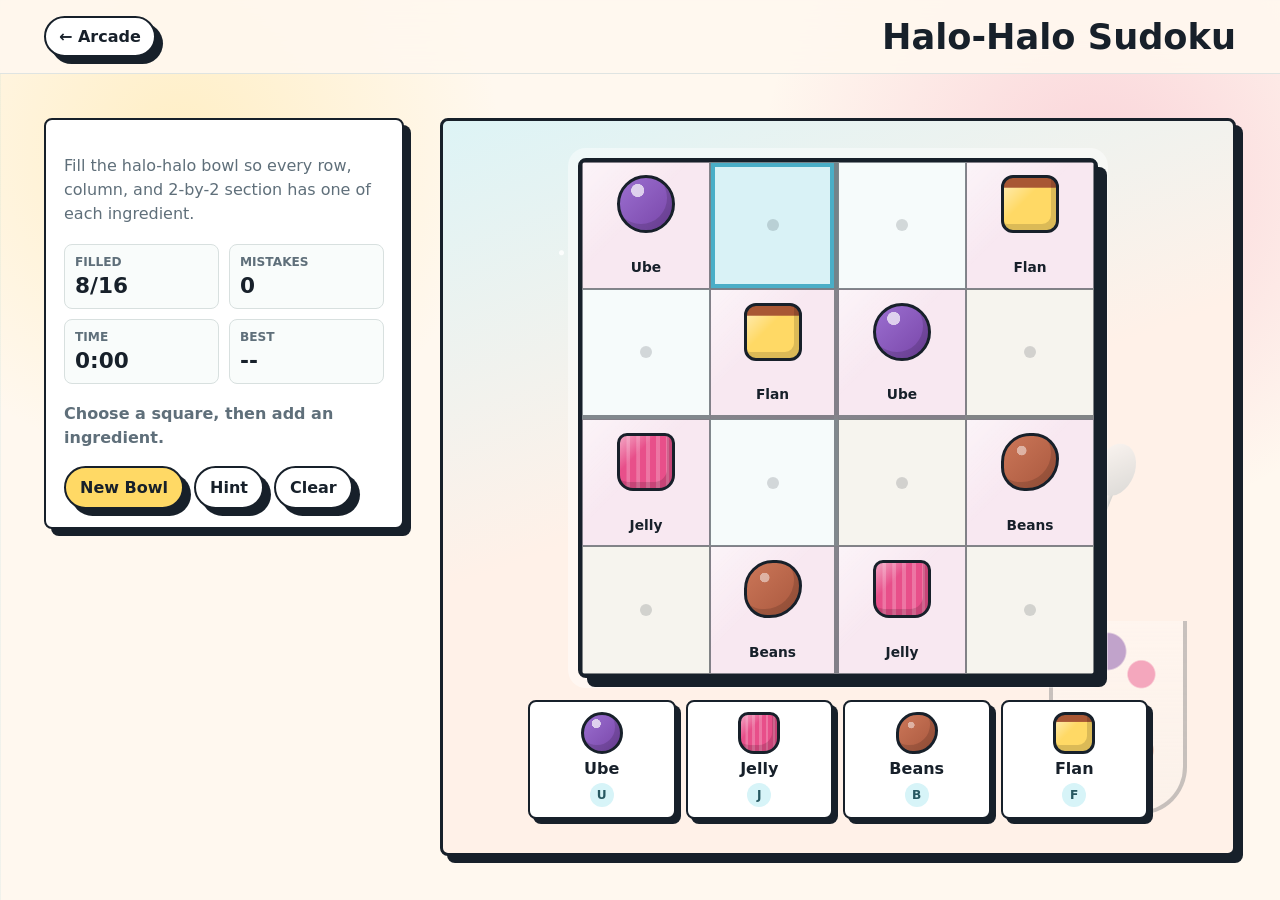
==== games/grandparents/halo-halo-sudoku/index.html @ 3d622e86 "Add Halo-Halo Sudoku" ====
<!doctype html>
<html lang="en">
  <head>
    <meta charset="utf-8">
    <meta name="viewport" content="width=device-width, initial-scale=1">
    <title>Halo-Halo Sudoku | Wong Way Gaming</title>
    <link rel="stylesheet" href="../../shared/game-shell.css">
    <link rel="stylesheet" href="styles.css">
  </head>
  <body>
    <div class="game-page">
      <header class="game-header">
        <a class="back-link" href="../../../">&larr; Arcade</a>
        <h1 class="game-title">Halo-Halo Sudoku</h1>
      </header>
      <main class="game-main">
        <aside class="info-panel">
          <p>Fill the halo-halo bowl so every row, column, and 2-by-2 section has one of each ingredient.</p>
          <div class="stat-grid">
            <div class="stat"><span>Filled</span><strong id="filled">0/16</strong></div>
            <div class="stat"><span>Mistakes</span><strong id="mistakes">0</strong></div>
            <div class="stat"><span>Time</span><strong id="time">0:00</strong></div>
            <div class="stat"><span>Best</span><strong id="best">--</strong></div>
          </div>
          <p class="status-line" id="status">Choose a square, then add an ingredient.</p>
          <div class="control-row">
            <button class="game-button" id="new-button" type="button">New Bowl</button>
            <button class="game-button secondary" id="hint-button" type="button">Hint</button>
            <button class="game-button secondary" id="clear-button" type="button">Clear</button>
          </div>
        </aside>
        <section class="stage halo-stage" aria-label="Halo-Halo Sudoku game">
          <div class="dessert-scene" aria-hidden="true">
            <span class="dessert-spoon"></span>
            <span class="dessert-glass"></span>
          </div>
          <div class="sudoku-board" id="board" aria-label="Sudoku board"></div>
          <div class="ingredient-tray" id="ingredient-tray" aria-label="Ingredient choices"></div>
        </section>
      </main>
    </div>
    <script src="game.js"></script>
  </body>
</html>
---- games/shared/game-shell.css ----
:root {
  color-scheme: light;
  --ink: #17202a;
  --muted: #5f6f7a;
  --paper: #fbfaf7;
  --panel: #ffffff;
  --line: #d8e0df;
  --teal: #087f8c;
  --coral: #f25f5c;
  --gold: #f3b33d;
  --leaf: #2d9a62;
  --violet: #6d5dfc;
}

* {
  box-sizing: border-box;
}

body {
  margin: 0;
  min-height: 100vh;
  color: var(--ink);
  background:
    linear-gradient(90deg, rgba(8, 127, 140, 0.06) 1px, transparent 1px),
    linear-gradient(rgba(8, 127, 140, 0.05) 1px, transparent 1px),
    var(--paper);
  background-size: 42px 42px;
  font-family: Inter, ui-sans-serif, system-ui, -apple-system, BlinkMacSystemFont, "Segoe UI", sans-serif;
}

button,
a {
  -webkit-tap-highlight-color: transparent;
}

.game-page {
  display: grid;
  grid-template-rows: auto 1fr;
  min-height: 100vh;
}

.game-header {
  display: flex;
  align-items: center;
  justify-content: space-between;
  gap: 16px;
  padding: 16px clamp(16px, 4vw, 44px);
  border-bottom: 1px solid rgba(216, 224, 223, 0.8);
  background: rgba(251, 250, 247, 0.9);
  backdrop-filter: blur(18px);
}

.back-link {
  display: inline-flex;
  align-items: center;
  gap: 8px;
  border: 2px solid var(--ink);
  border-radius: 999px;
  padding: 9px 13px;
  background: #fff;
  color: var(--ink);
  font-weight: 900;
  text-decoration: none;
}

.game-title {
  margin: 0;
  font-size: clamp(1.3rem, 3vw, 2.2rem);
}

.game-main {
  display: grid;
  grid-template-columns: minmax(260px, 360px) minmax(0, 1fr);
  gap: clamp(18px, 4vw, 36px);
  padding: clamp(18px, 4vw, 44px);
}

.info-panel {
  align-self: start;
  border: 2px solid var(--ink);
  border-radius: 8px;
  padding: 18px;
  background: var(--panel);
  box-shadow: 7px 7px 0 var(--ink);
}

.info-panel p {
  color: var(--muted);
  line-height: 1.5;
}

.stat-grid {
  display: grid;
  grid-template-columns: repeat(2, minmax(0, 1fr));
  gap: 10px;
  margin: 18px 0;
}

.stat {
  border: 1px solid var(--line);
  border-radius: 8px;
  padding: 10px;
  background: #f9fcfb;
}

.stat span {
  display: block;
  color: var(--muted);
  font-size: 0.76rem;
  font-weight: 900;
  text-transform: uppercase;
}

.stat strong {
  display: block;
  margin-top: 4px;
  font-size: 1.35rem;
}

.control-row {
  display: flex;
  flex-wrap: wrap;
  gap: 10px;
  margin-top: 14px;
}

.game-button {
  min-height: 42px;
  border: 2px solid var(--ink);
  border-radius: 999px;
  padding: 10px 14px;
  background: var(--gold);
  color: var(--ink);
  cursor: pointer;
  font: inherit;
  font-weight: 900;
}

.game-button.secondary {
  background: #fff;
}

.stage-wrap {
  min-width: 0;
}

.stage {
  width: 100%;
  max-width: 900px;
  min-height: 560px;
  border: 3px solid var(--ink);
  border-radius: 8px;
  background: #fff;
  box-shadow: 10px 10px 0 var(--ink);
  overflow: hidden;
}

canvas.stage {
  display: block;
  aspect-ratio: 4 / 3;
  min-height: 0;
}

.mobile-controls {
  display: flex;
  justify-content: center;
  gap: 12px;
  margin-top: 14px;
}

.mobile-controls .game-button {
  min-width: 74px;
  border-radius: 8px;
}

.status-line {
  min-height: 1.5em;
  color: var(--muted);
  font-weight: 800;
}

@media (max-width: 860px) {
  .game-main {
    grid-template-columns: 1fr;
  }

  .stage {
    min-height: 420px;
  }
}

@media (max-width: 520px) {
  .game-header {
    align-items: start;
    flex-direction: column;
  }

  .stage {
    min-height: 360px;
  }
}
---- games/grandparents/halo-halo-sudoku/styles.css ----
body {
  --halo-ube: #7845a8;
  --halo-jelly: #e84f8a;
  --halo-bean: #a9583e;
  --halo-flan: #ffd965;
  --halo-ice: #d7f4f8;
  --halo-blue: #4aaec7;
  background:
    radial-gradient(circle at 14% 16%, rgba(255, 217, 101, 0.3), transparent 24%),
    radial-gradient(circle at 86% 20%, rgba(232, 79, 138, 0.22), transparent 26%),
    linear-gradient(90deg, rgba(74, 174, 199, 0.08) 1px, transparent 1px),
    linear-gradient(rgba(74, 174, 199, 0.07) 1px, transparent 1px),
    #fff8ef;
}

.game-header {
  background: rgba(255, 248, 239, 0.9);
}

.back-link,
.game-button,
.info-panel,
.stage {
  box-shadow: 7px 7px 0 var(--ink);
}

.game-button {
  background: var(--halo-flan);
}

.game-button.secondary {
  background: #fff;
}

.halo-stage {
  position: relative;
  display: grid;
  grid-template-rows: 1fr auto;
  gap: clamp(14px, 2vw, 20px);
  align-items: center;
  justify-items: center;
  padding: clamp(18px, 4vw, 34px);
  background:
    radial-gradient(circle at 15% 18%, rgba(255, 255, 255, 0.88) 0 2px, transparent 3px),
    radial-gradient(circle at 78% 26%, rgba(255, 217, 101, 0.48) 0 6px, transparent 7px),
    linear-gradient(160deg, rgba(215, 244, 248, 0.85), transparent 46%),
    #fff1e8;
  overflow: hidden;
}

.dessert-scene {
  position: absolute;
  inset: 0;
  pointer-events: none;
}

.dessert-glass {
  position: absolute;
  right: clamp(12px, 4vw, 46px);
  bottom: 38px;
  width: clamp(86px, 14vw, 138px);
  height: clamp(120px, 21vw, 194px);
  border: 4px solid rgba(23, 32, 42, 0.52);
  border-top: 0;
  border-radius: 0 0 48px 48px;
  background:
    radial-gradient(circle at 42% 16%, var(--halo-ube) 0 10%, transparent 11%),
    radial-gradient(circle at 68% 28%, var(--halo-jelly) 0 8%, transparent 9%),
    radial-gradient(circle at 34% 52%, var(--halo-flan) 0 9%, transparent 10%),
    radial-gradient(circle at 66% 68%, var(--halo-bean) 0 9%, transparent 10%),
    linear-gradient(180deg, rgba(255,255,255,0.62), rgba(215,244,248,0.22));
  opacity: 0.45;
}

.dessert-spoon {
  position: absolute;
  right: clamp(76px, 12vw, 150px);
  bottom: clamp(120px, 18vw, 190px);
  width: 14px;
  height: 190px;
  border-radius: 999px;
  background: linear-gradient(90deg, #c8d5d9, #ffffff 48%, #96a5a9);
  opacity: 0.4;
  transform: rotate(22deg);
}

.dessert-spoon::before {
  position: absolute;
  top: -38px;
  left: 50%;
  width: 38px;
  height: 54px;
  border-radius: 50%;
  background: linear-gradient(135deg, #f8fdff, #a6b6bc);
  content: "";
  transform: translateX(-50%);
}

.sudoku-board {
  position: relative;
  z-index: 2;
  display: grid;
  width: min(100%, 520px);
  aspect-ratio: 1;
  grid-template-columns: repeat(4, 1fr);
  border: 4px solid var(--ink);
  border-radius: 8px;
  background: var(--ink);
  box-shadow:
    9px 9px 0 var(--ink),
    0 0 0 10px rgba(255, 255, 255, 0.42);
  overflow: hidden;
}

.sudoku-cell {
  position: relative;
  display: grid;
  min-width: 0;
  min-height: 0;
  place-items: center;
  border: 1px solid rgba(23, 32, 42, 0.52);
  background: rgba(255, 253, 246, 0.96);
  color: var(--ink);
  cursor: pointer;
  font: inherit;
}

.sudoku-cell:nth-child(2),
.sudoku-cell:nth-child(6),
.sudoku-cell:nth-child(10),
.sudoku-cell:nth-child(14) {
  border-right-width: 4px;
}

.sudoku-cell:nth-child(n + 5):nth-child(-n + 8) {
  border-bottom-width: 4px;
}

.sudoku-cell.related {
  background: #f6fbfb;
}

.sudoku-cell.same:not(.selected) {
  background: #fff1c9;
}

.sudoku-cell.selected {
  z-index: 1;
  background: #d9f2f6;
  box-shadow: inset 0 0 0 4px var(--halo-blue);
}

.sudoku-cell.given {
  background:
    linear-gradient(135deg, rgba(255, 255, 255, 0.52), transparent 42%),
    #f8e8f1;
}

.sudoku-cell.correct {
  animation: correctPop 480ms ease-out;
}

.sudoku-cell.wrong {
  animation: wrongShake 360ms ease-out;
}

.sudoku-board.complete .sudoku-cell {
  animation: completeGlow 900ms ease-out;
}

.sudoku-cell strong {
  margin-top: 4px;
  font-size: clamp(0.62rem, 1.6vw, 0.86rem);
  line-height: 1;
}

.ingredient {
  position: relative;
  display: block;
  width: clamp(34px, 8vw, 58px);
  height: clamp(34px, 8vw, 58px);
  border: 3px solid var(--ink);
  box-shadow: inset -5px -6px 0 rgba(0, 0, 0, 0.14);
}

.ingredient.ube {
  border-radius: 50%;
  background:
    radial-gradient(circle at 34% 24%, rgba(255,255,255,0.7) 0 12%, transparent 13%),
    linear-gradient(135deg, #9b6fd0, var(--halo-ube));
}

.ingredient.jelly {
  border-radius: 10px 10px 16px 16px;
  background:
    linear-gradient(135deg, rgba(255,255,255,0.5), transparent 34%),
    repeating-linear-gradient(90deg, transparent 0 12%, rgba(255,255,255,0.22) 13% 19%),
    var(--halo-jelly);
}

.ingredient.beans {
  border-radius: 52% 46% 58% 42%;
  background:
    radial-gradient(circle at 34% 28%, rgba(255,255,255,0.48) 0 9%, transparent 10%),
    linear-gradient(135deg, #cb7658, var(--halo-bean));
}

.ingredient.flan {
  border-radius: 12px;
  background:
    linear-gradient(180deg, #a85734 0 18%, transparent 19%),
    linear-gradient(135deg, rgba(255,255,255,0.56), transparent 42%),
    var(--halo-flan);
}

.empty-dot {
  width: 12px;
  height: 12px;
  border-radius: 50%;
  background: rgba(23, 32, 42, 0.16);
}

.ingredient-tray {
  position: relative;
  z-index: 2;
  display: grid;
  width: min(100%, 620px);
  grid-template-columns: repeat(4, minmax(0, 1fr));
  gap: 10px;
}

.ingredient-button {
  display: grid;
  min-width: 0;
  gap: 5px;
  justify-items: center;
  border: 2px solid var(--ink);
  border-radius: 8px;
  padding: 10px 6px;
  background: #ffffff;
  box-shadow: 5px 5px 0 var(--ink);
  color: var(--ink);
  cursor: pointer;
  font: inherit;
  font-weight: 900;
}

.ingredient-button .ingredient {
  width: 42px;
  height: 42px;
}

.ingredient-button small {
  display: grid;
  width: 24px;
  height: 24px;
  place-items: center;
  border-radius: 50%;
  background: var(--halo-ice);
  color: #275861;
  font-size: 0.76rem;
}

.ingredient-button:hover,
.ingredient-button:focus-visible {
  outline: none;
  transform: translate(-1px, -1px);
  box-shadow: 7px 7px 0 var(--ink);
}

@keyframes correctPop {
  0% {
    transform: scale(1);
  }
  45% {
    background: #e7fff1;
    transform: scale(1.06);
  }
  100% {
    transform: scale(1);
  }
}

@keyframes wrongShake {
  0%,
  100% {
    transform: translateX(0);
  }
  25% {
    background: #ffe1e1;
    transform: translateX(-8px);
  }
  50% {
    transform: translateX(8px);
  }
  75% {
    transform: translateX(-5px);
  }
}

@keyframes completeGlow {
  0% {
    filter: brightness(1);
  }
  50% {
    filter: brightness(1.16) saturate(1.18);
  }
  100% {
    filter: brightness(1);
  }
}

@media (max-width: 620px) {
  .halo-stage {
    padding: 14px;
  }

  .dessert-glass,
  .dessert-spoon {
    display: none;
  }

  .sudoku-board {
    box-shadow: 6px 6px 0 var(--ink);
  }

  .ingredient-tray {
    grid-template-columns: repeat(2, minmax(0, 1fr));
  }

  .ingredient-button {
    grid-template-columns: auto 1fr auto;
    align-items: center;
    text-align: left;
  }
}
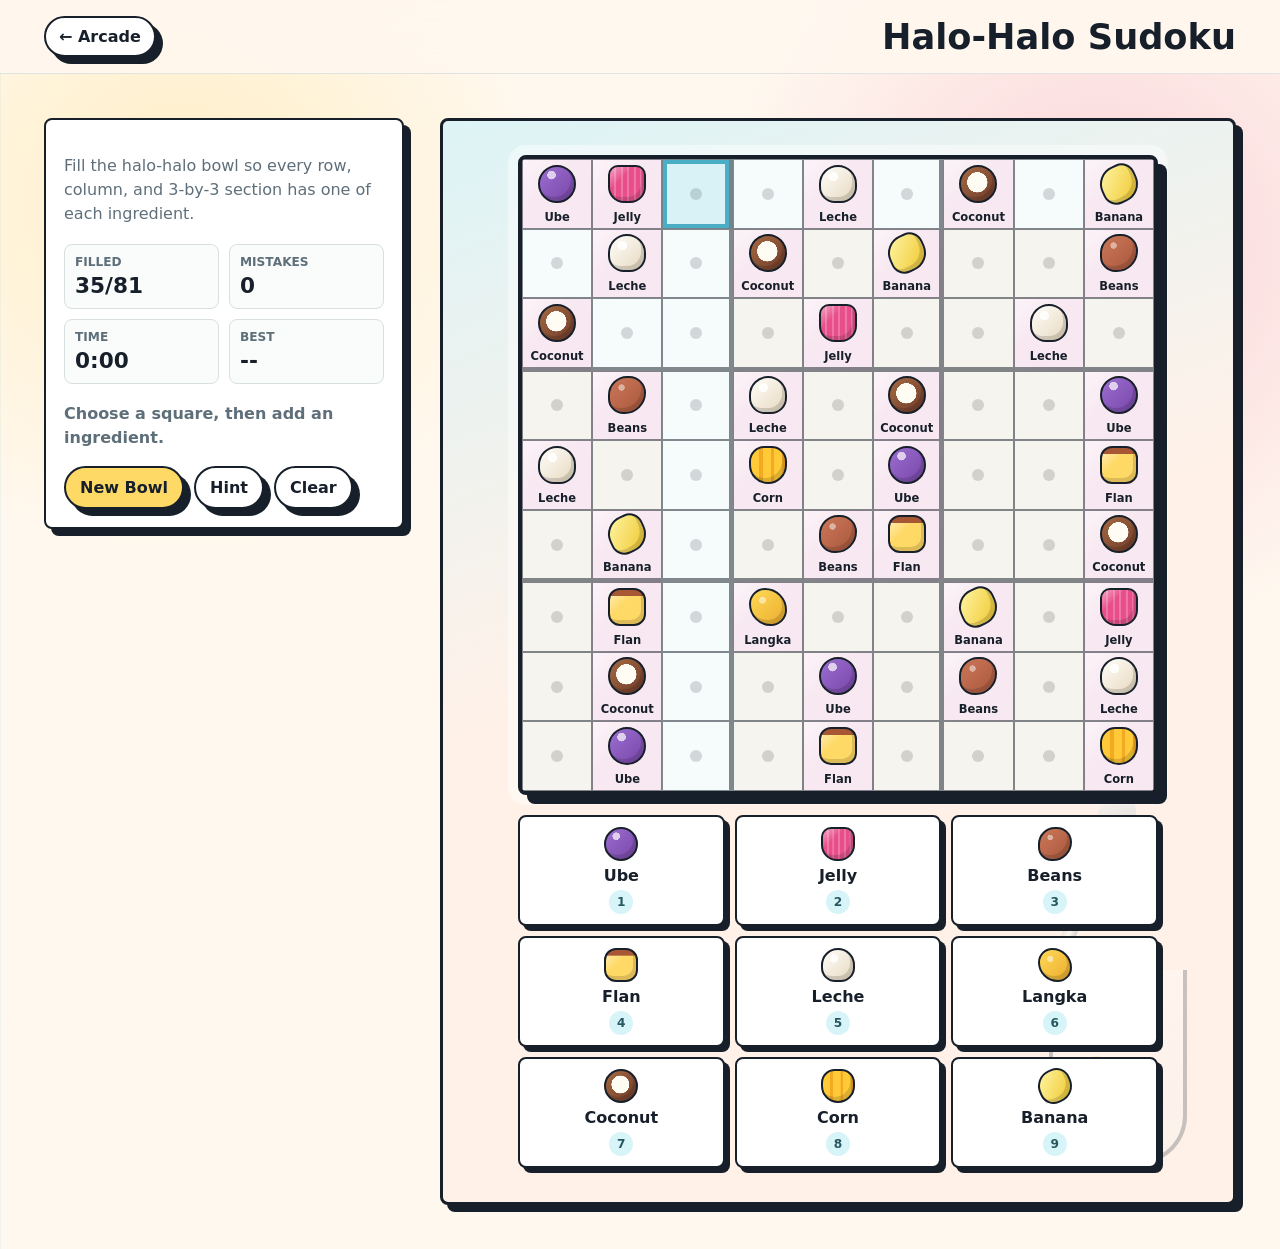
==== commit 15de46a4: "Upgrade Halo-Halo Sudoku to 9x9" ====
--- a/games/grandparents/halo-halo-sudoku/index.html
+++ b/games/grandparents/halo-halo-sudoku/index.html
@@ -15,9 +15,9 @@
       </header>
       <main class="game-main">
         <aside class="info-panel">
-          <p>Fill the halo-halo bowl so every row, column, and 2-by-2 section has one of each ingredient.</p>
+          <p>Fill the halo-halo bowl so every row, column, and 3-by-3 section has one of each ingredient.</p>
           <div class="stat-grid">
-            <div class="stat"><span>Filled</span><strong id="filled">0/16</strong></div>
+            <div class="stat"><span>Filled</span><strong id="filled">0/81</strong></div>
             <div class="stat"><span>Mistakes</span><strong id="mistakes">0</strong></div>
             <div class="stat"><span>Time</span><strong id="time">0:00</strong></div>
             <div class="stat"><span>Best</span><strong id="best">--</strong></div>
--- a/games/grandparents/halo-halo-sudoku/styles.css
+++ b/games/grandparents/halo-halo-sudoku/styles.css
@@ -100,9 +100,9 @@
   position: relative;
   z-index: 2;
   display: grid;
-  width: min(100%, 520px);
+  width: min(100%, 640px);
   aspect-ratio: 1;
-  grid-template-columns: repeat(4, 1fr);
+  grid-template-columns: repeat(9, 1fr);
   border: 4px solid var(--ink);
   border-radius: 8px;
   background: var(--ink);
@@ -125,14 +125,13 @@
   font: inherit;
 }
 
-.sudoku-cell:nth-child(2),
-.sudoku-cell:nth-child(6),
-.sudoku-cell:nth-child(10),
-.sudoku-cell:nth-child(14) {
+.sudoku-cell:nth-child(9n + 3),
+.sudoku-cell:nth-child(9n + 6) {
   border-right-width: 4px;
 }
 
-.sudoku-cell:nth-child(n + 5):nth-child(-n + 8) {
+.sudoku-cell:nth-child(n + 19):nth-child(-n + 27),
+.sudoku-cell:nth-child(n + 46):nth-child(-n + 54) {
   border-bottom-width: 4px;
 }
 
@@ -169,18 +168,18 @@
 }
 
 .sudoku-cell strong {
-  margin-top: 4px;
-  font-size: clamp(0.62rem, 1.6vw, 0.86rem);
+  margin-top: 2px;
+  font-size: clamp(0.42rem, 1.25vw, 0.72rem);
   line-height: 1;
 }
 
 .ingredient {
   position: relative;
   display: block;
-  width: clamp(34px, 8vw, 58px);
-  height: clamp(34px, 8vw, 58px);
-  border: 3px solid var(--ink);
-  box-shadow: inset -5px -6px 0 rgba(0, 0, 0, 0.14);
+  width: clamp(17px, 4.2vw, 38px);
+  height: clamp(17px, 4.2vw, 38px);
+  border: 2px solid var(--ink);
+  box-shadow: inset -3px -4px 0 rgba(0, 0, 0, 0.14);
 }
 
 .ingredient.ube {
@@ -213,6 +212,40 @@
     var(--halo-flan);
 }
 
+.ingredient.leche {
+  border-radius: 50% 50% 42% 42%;
+  background:
+    radial-gradient(circle at 36% 28%, rgba(255,255,255,0.88) 0 14%, transparent 15%),
+    linear-gradient(135deg, #fffefa, #e6d8bf);
+}
+
+.ingredient.langka {
+  border-radius: 42% 58% 42% 58%;
+  background:
+    radial-gradient(circle at 34% 30%, rgba(255,255,255,0.5) 0 10%, transparent 11%),
+    linear-gradient(135deg, #ffd957, #ecad2e);
+}
+
+.ingredient.coconut {
+  border-radius: 50%;
+  background:
+    radial-gradient(circle at 48% 45%, #fffdf3 0 39%, transparent 40%),
+    linear-gradient(135deg, #a56a43, #6f3b2a);
+}
+
+.ingredient.corn {
+  border-radius: 42% 42% 52% 52%;
+  background:
+    repeating-linear-gradient(90deg, #ffc938 0 24%, #f4a922 25% 34%);
+}
+
+.ingredient.banana {
+  border-radius: 50% 14px 50% 14px;
+  background:
+    linear-gradient(135deg, #fff5a5, #efc72d);
+  transform: rotate(-24deg);
+}
+
 .empty-dot {
   width: 12px;
   height: 12px;
@@ -224,8 +257,8 @@
   position: relative;
   z-index: 2;
   display: grid;
-  width: min(100%, 620px);
-  grid-template-columns: repeat(4, minmax(0, 1fr));
+  width: min(100%, 640px);
+  grid-template-columns: repeat(3, minmax(0, 1fr));
   gap: 10px;
 }
 
@@ -246,8 +279,8 @@
 }
 
 .ingredient-button .ingredient {
-  width: 42px;
-  height: 42px;
+  width: 34px;
+  height: 34px;
 }
 
 .ingredient-button small {
@@ -324,13 +357,13 @@
     box-shadow: 6px 6px 0 var(--ink);
   }
 
-  .ingredient-tray {
-    grid-template-columns: repeat(2, minmax(0, 1fr));
-  }
-
   .ingredient-button {
-    grid-template-columns: auto 1fr auto;
-    align-items: center;
-    text-align: left;
-  }
-}
+    padding: 8px 4px;
+    font-size: 0.8rem;
+  }
+
+  .ingredient-button .ingredient {
+    width: 28px;
+    height: 28px;
+  }
+}
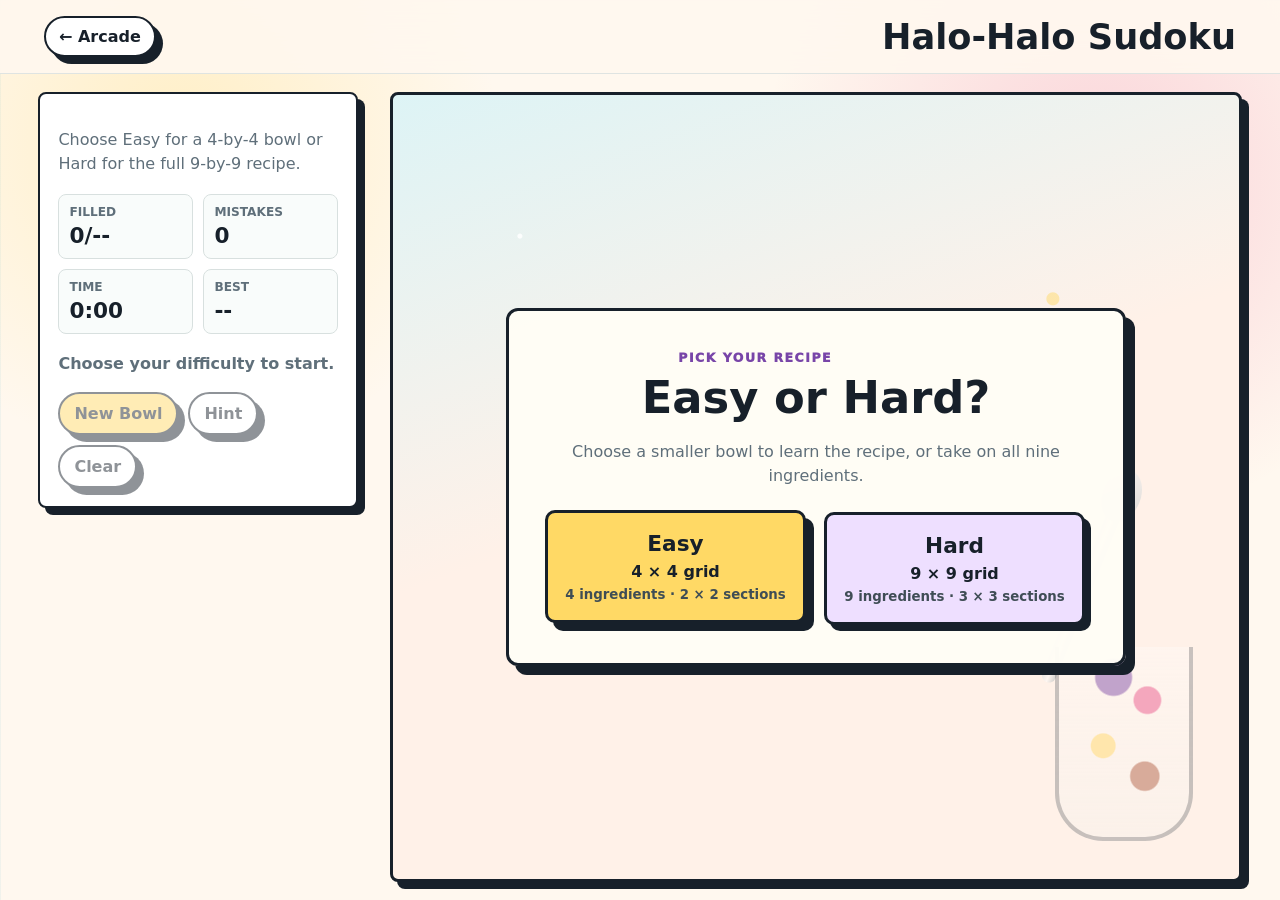
==== commit c59811c4: "Add Sudoku difficulty modes" ====
--- a/games/grandparents/halo-halo-sudoku/index.html
+++ b/games/grandparents/halo-halo-sudoku/index.html
@@ -5,7 +5,7 @@
     <meta name="viewport" content="width=device-width, initial-scale=1">
     <title>Halo-Halo Sudoku | Wong Way Gaming</title>
     <link rel="stylesheet" href="../../shared/game-shell.css">
-    <link rel="stylesheet" href="styles.css">
+    <link rel="stylesheet" href="styles.css?v=easy-hard">
   </head>
   <body>
     <div class="game-page">
@@ -15,18 +15,19 @@
       </header>
       <main class="game-main">
         <aside class="info-panel">
-          <p>Fill the halo-halo bowl so every row, column, and 3-by-3 section has one of each ingredient.</p>
+          <p id="instructions">Choose Easy for a 4-by-4 bowl or Hard for the full 9-by-9 recipe.</p>
           <div class="stat-grid">
-            <div class="stat"><span>Filled</span><strong id="filled">0/81</strong></div>
+            <div class="stat"><span>Filled</span><strong id="filled">0/--</strong></div>
             <div class="stat"><span>Mistakes</span><strong id="mistakes">0</strong></div>
             <div class="stat"><span>Time</span><strong id="time">0:00</strong></div>
             <div class="stat"><span>Best</span><strong id="best">--</strong></div>
           </div>
-          <p class="status-line" id="status">Choose a square, then add an ingredient.</p>
+          <p class="status-line" id="status">Choose your difficulty to start.</p>
           <div class="control-row">
-            <button class="game-button" id="new-button" type="button">New Bowl</button>
-            <button class="game-button secondary" id="hint-button" type="button">Hint</button>
-            <button class="game-button secondary" id="clear-button" type="button">Clear</button>
+            <button class="game-button" id="new-button" type="button" disabled>New Bowl</button>
+            <button class="game-button secondary" id="hint-button" type="button" disabled>Hint</button>
+            <button class="game-button secondary" id="clear-button" type="button" disabled>Clear</button>
+            <button class="game-button secondary" id="difficulty-button" type="button" hidden>Difficulty</button>
           </div>
         </aside>
         <section class="stage halo-stage" aria-label="Halo-Halo Sudoku game">
@@ -34,11 +35,30 @@
             <span class="dessert-spoon"></span>
             <span class="dessert-glass"></span>
           </div>
-          <div class="sudoku-board" id="board" aria-label="Sudoku board"></div>
-          <div class="ingredient-tray" id="ingredient-tray" aria-label="Ingredient choices"></div>
+          <div class="difficulty-screen" id="difficulty-screen">
+            <div class="difficulty-card" role="group" aria-labelledby="difficulty-title" aria-describedby="difficulty-description">
+              <p class="difficulty-kicker">Pick your recipe</p>
+              <h2 id="difficulty-title">Easy or Hard?</h2>
+              <p id="difficulty-description">Choose a smaller bowl to learn the recipe, or take on all nine ingredients.</p>
+              <div class="difficulty-options">
+                <button class="difficulty-choice easy-choice" type="button" data-difficulty="easy">
+                  <strong>Easy</strong>
+                  <span>4 × 4 grid</span>
+                  <small>4 ingredients · 2 × 2 sections</small>
+                </button>
+                <button class="difficulty-choice hard-choice" type="button" data-difficulty="hard">
+                  <strong>Hard</strong>
+                  <span>9 × 9 grid</span>
+                  <small>9 ingredients · 3 × 3 sections</small>
+                </button>
+              </div>
+            </div>
+          </div>
+          <div class="sudoku-board" id="board" aria-label="Sudoku board" hidden></div>
+          <div class="ingredient-tray" id="ingredient-tray" aria-label="Ingredient choices" hidden></div>
         </section>
       </main>
     </div>
-    <script src="game.js"></script>
+    <script src="game.js?v=easy-hard"></script>
   </body>
 </html>
--- a/games/grandparents/halo-halo-sudoku/styles.css
+++ b/games/grandparents/halo-halo-sudoku/styles.css
@@ -32,6 +32,11 @@
   background: #fff;
 }
 
+.game-button:disabled {
+  cursor: not-allowed;
+  opacity: 0.48;
+}
+
 .halo-stage {
   position: relative;
   display: grid;
@@ -46,6 +51,100 @@
     linear-gradient(160deg, rgba(215, 244, 248, 0.85), transparent 46%),
     #fff1e8;
   overflow: hidden;
+}
+
+.halo-stage > [hidden] {
+  display: none;
+}
+
+.difficulty-screen {
+  position: relative;
+  z-index: 3;
+  display: grid;
+  width: 100%;
+  min-height: 100%;
+  grid-column: 1 / -1;
+  place-items: center;
+}
+
+.difficulty-card {
+  width: min(100%, 620px);
+  border: 3px solid var(--ink);
+  border-radius: 12px;
+  padding: clamp(20px, 4vw, 38px);
+  background: rgba(255, 253, 246, 0.97);
+  box-shadow: 9px 9px 0 var(--ink);
+  text-align: center;
+}
+
+.difficulty-card h2 {
+  margin: 4px 0 10px;
+  font-size: clamp(1.7rem, 4vw, 2.8rem);
+}
+
+.difficulty-card > p {
+  margin-right: auto;
+  margin-left: auto;
+  max-width: 48ch;
+  color: var(--muted);
+  line-height: 1.5;
+}
+
+.difficulty-card .difficulty-kicker {
+  margin: 0;
+  color: var(--halo-ube);
+  font-size: 0.78rem;
+  font-weight: 950;
+  letter-spacing: 0.12em;
+  text-transform: uppercase;
+}
+
+.difficulty-options {
+  display: grid;
+  grid-template-columns: repeat(2, minmax(0, 1fr));
+  gap: 16px;
+  margin-top: 24px;
+}
+
+.difficulty-choice {
+  display: grid;
+  gap: 6px;
+  justify-items: center;
+  border: 3px solid var(--ink);
+  border-radius: 10px;
+  padding: 18px 12px;
+  box-shadow: 6px 6px 0 var(--ink);
+  color: var(--ink);
+  cursor: pointer;
+  font: inherit;
+}
+
+.difficulty-choice.easy-choice {
+  background: var(--halo-flan);
+}
+
+.difficulty-choice.hard-choice {
+  background: #eedfff;
+}
+
+.difficulty-choice strong {
+  font-size: 1.35rem;
+}
+
+.difficulty-choice span {
+  font-weight: 900;
+}
+
+.difficulty-choice small {
+  color: #3f4d55;
+  font-weight: 750;
+}
+
+.difficulty-choice:hover,
+.difficulty-choice:focus-visible {
+  outline: none;
+  transform: translate(-2px, -2px);
+  box-shadow: 8px 8px 0 var(--ink);
 }
 
 .dessert-scene {
@@ -102,7 +201,7 @@
   display: grid;
   width: min(100%, 640px);
   aspect-ratio: 1;
-  grid-template-columns: repeat(9, 1fr);
+  grid-template-columns: repeat(var(--grid-size, 9), 1fr);
   border: 4px solid var(--ink);
   border-radius: 8px;
   background: var(--ink);
@@ -125,13 +224,11 @@
   font: inherit;
 }
 
-.sudoku-cell:nth-child(9n + 3),
-.sudoku-cell:nth-child(9n + 6) {
+.sudoku-cell.section-right {
   border-right-width: 4px;
 }
 
-.sudoku-cell:nth-child(n + 19):nth-child(-n + 27),
-.sudoku-cell:nth-child(n + 46):nth-child(-n + 54) {
+.sudoku-cell.section-bottom {
   border-bottom-width: 4px;
 }
 
@@ -171,6 +268,15 @@
   margin-top: 2px;
   font-size: clamp(0.42rem, 1.25vw, 0.72rem);
   line-height: 1;
+}
+
+.sudoku-board[data-size="4"] .ingredient {
+  width: clamp(38px, 7vw, 68px);
+  height: clamp(38px, 7vw, 68px);
+}
+
+.sudoku-board[data-size="4"] .sudoku-cell strong {
+  font-size: clamp(0.7rem, 1.5vw, 1rem);
 }
 
 .ingredient {
@@ -258,7 +364,7 @@
   z-index: 2;
   display: grid;
   width: min(100%, 640px);
-  grid-template-columns: repeat(3, minmax(0, 1fr));
+  grid-template-columns: repeat(var(--tray-columns, 3), minmax(0, 1fr));
   gap: 10px;
 }
 
@@ -343,11 +449,81 @@
   }
 }
 
+/* Keep the full game in view on laptop-sized screens. */
+@media (min-width: 861px) {
+  .game-page {
+    height: 100dvh;
+    min-height: 0;
+    grid-template-rows: auto minmax(0, 1fr);
+  }
+
+  .game-main {
+    min-height: 0;
+    grid-template-columns: minmax(220px, 320px) minmax(0, 1fr);
+    gap: clamp(18px, 2.5vw, 32px);
+    padding: clamp(12px, 2vh, 22px) clamp(18px, 3vw, 40px);
+  }
+
+  .info-panel {
+    max-height: 100%;
+    overflow: auto;
+  }
+
+  .halo-stage {
+    min-height: 0;
+    grid-template-columns: minmax(0, 1fr) minmax(170px, 260px);
+    grid-template-rows: minmax(0, 1fr);
+    gap: clamp(14px, 2vw, 24px);
+    padding: clamp(12px, 2vh, 22px);
+  }
+
+  .sudoku-board {
+    width: min(100%, calc(100dvh - 150px));
+  }
+
+  .ingredient-tray {
+    width: 100%;
+    align-self: center;
+    gap: 8px;
+  }
+
+  .ingredient-button {
+    gap: 3px;
+    padding: 7px 3px;
+    font-size: clamp(0.7rem, 0.9vw, 0.86rem);
+  }
+
+  .ingredient-button .ingredient {
+    width: clamp(25px, 2.4vw, 32px);
+    height: clamp(25px, 2.4vw, 32px);
+  }
+
+  .ingredient-button small {
+    width: 21px;
+    height: 21px;
+    font-size: 0.7rem;
+  }
+}
+
 @media (max-width: 620px) {
   .halo-stage {
     padding: 14px;
   }
 
+  .difficulty-card {
+    padding: 20px 16px;
+  }
+
+  .difficulty-options {
+    grid-template-columns: 1fr;
+    gap: 12px;
+    margin-top: 18px;
+  }
+
+  .difficulty-choice {
+    padding: 13px 10px;
+  }
+
   .dessert-glass,
   .dessert-spoon {
     display: none;
